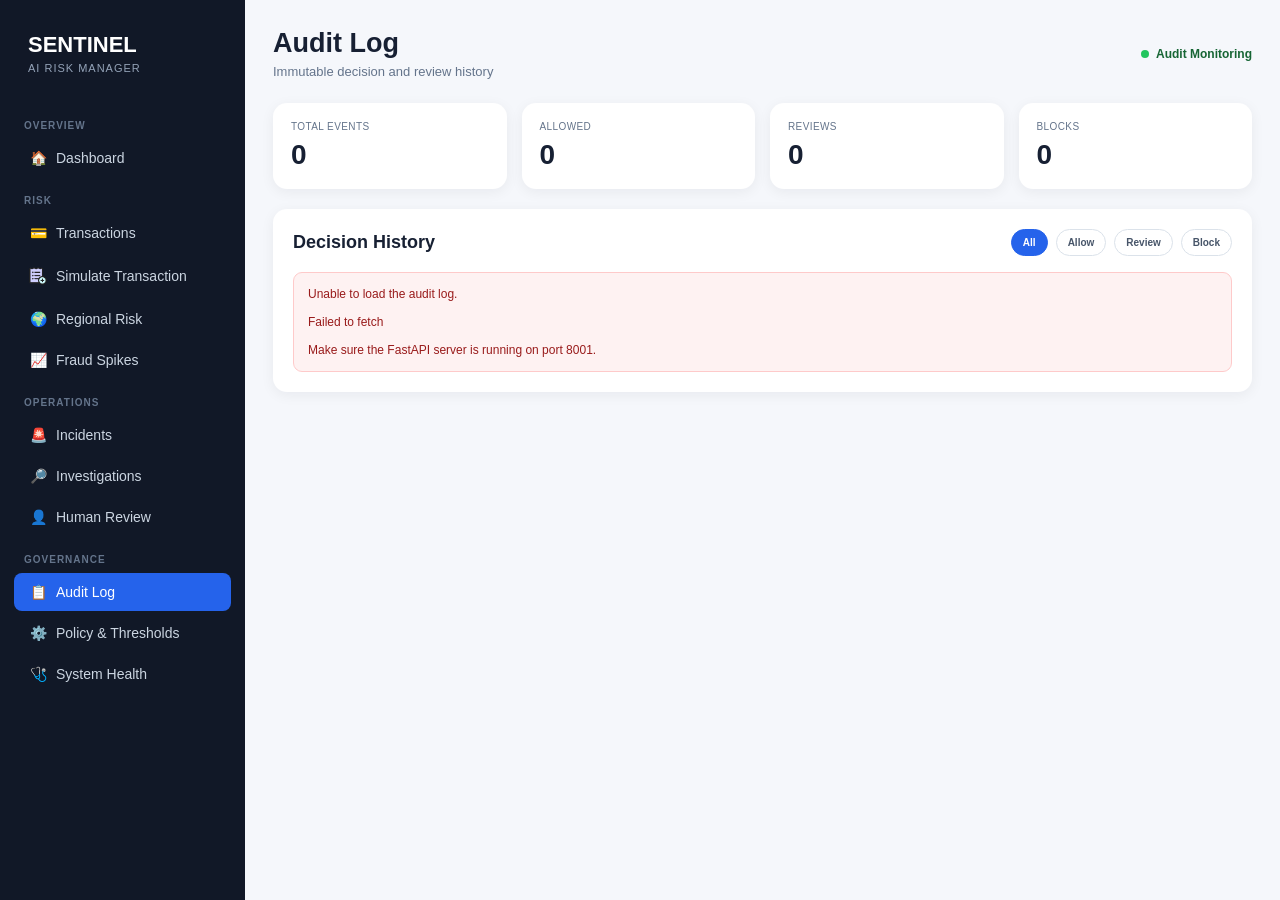
==== frontend/pages/audit.html @ 84be9f5f "Sentinel final version" ====
<!DOCTYPE html>
<html lang="en">

<head>

    <meta charset="UTF-8">

    <meta
        name="viewport"
        content="width=device-width, initial-scale=1.0"
    >

    <title>Sentinel — Audit Log</title>

    <link
        rel="stylesheet"
        href="../css/style.css"
    >

    <style>

        .audit-summary {
            display: grid;
            grid-template-columns: repeat(4, 1fr);
            gap: 15px;
            margin-bottom: 20px;
        }

        .summary-card {
            background: white;
            border-radius: 14px;
            padding: 18px;
            box-shadow:
                0 3px 14px
                rgba(15, 23, 42, 0.06);
        }

        .summary-label {
            color: #64748b;
            font-size: 10px;
            text-transform: uppercase;
            letter-spacing: .4px;
        }

        .summary-value {
            margin-top: 7px;
            font-size: 28px;
            font-weight: 800;
        }

        .audit-panel {
            background: white;
            border-radius: 14px;
            padding: 20px;
            box-shadow:
                0 3px 14px
                rgba(15, 23, 42, 0.06);
        }

        .panel-header {
            display: flex;
            justify-content: space-between;
            align-items: center;
            margin-bottom: 16px;
        }

        .panel-title {
            margin: 0;
            font-size: 18px;
            font-weight: 750;
        }

        .audit-table-wrap {
            overflow-x: auto;
        }

        .audit-table {
            width: 100%;
            border-collapse: collapse;
        }

        .audit-table th,
        .audit-table td {
            padding: 12px 10px;
            border-bottom: 1px solid #edf0f3;
            text-align: left;
            white-space: nowrap;
        }

        .audit-table th {
            color: #64748b;
            font-size: 10px;
            text-transform: uppercase;
            letter-spacing: .35px;
        }

        .audit-table td {
            font-size: 12px;
        }

        .transaction-id {
            font-weight: 750;
        }

        .risk-score {
            font-weight: 750;
        }

        .reason-text {
            color: #64748b;
            max-width: 240px;
            white-space: normal !important;
            line-height: 1.4;
        }

        .reviewer {
            color: #475569;
        }

        .empty {
            padding: 40px;
            text-align: center;
            color: #94a3b8;
            font-size: 12px;
        }

        .error {
            padding: 14px;
            border-radius: 9px;
            background: #fef2f2;
            border: 1px solid #fecaca;
            color: #991b1b;
            font-size: 12px;
        }

        .action-filter {
            display: flex;
            gap: 8px;
            flex-wrap: wrap;
        }

        .filter-btn {
            border: 1px solid #dbe2ea;
            background: white;
            color: #475569;
            border-radius: 999px;
            padding: 7px 11px;
            font-size: 10px;
            font-weight: 650;
            cursor: pointer;
            font-family: inherit;
        }

        .filter-btn.active {
            background: #2563eb;
            border-color: #2563eb;
            color: white;
        }

        @media (max-width: 1000px) {

            .audit-summary {
                grid-template-columns: repeat(2, 1fr);
            }

        }

        @media (max-width: 600px) {

            .audit-summary {
                grid-template-columns: 1fr;
            }

        }

    </style>

</head>


<body data-page="audit">


<div class="app">

    <aside
        class="sidebar"
        id="sidebar"
    ></aside>


    <main class="main">


        <div class="page-header">

            <div>

                <h1 class="page-title">
                    Audit Log
                </h1>

                <div class="page-subtitle">
                    Immutable decision and review history
                </div>

            </div>

            <div class="status">

                <span class="status-dot"></span>

                Audit Monitoring

            </div>

        </div>


        <!-- =================================================
             SUMMARY
             ================================================= -->

        <section class="audit-summary">


            <div class="summary-card">

                <div class="summary-label">
                    Total Events
                </div>

                <div
                    class="summary-value"
                    id="totalEvents"
                >
                    0
                </div>

            </div>


            <div class="summary-card">

                <div class="summary-label">
                    Allowed
                </div>

                <div
                    class="summary-value"
                    id="allowEvents"
                >
                    0
                </div>

            </div>


            <div class="summary-card">

                <div class="summary-label">
                    Reviews
                </div>

                <div
                    class="summary-value"
                    id="reviewEvents"
                >
                    0
                </div>

            </div>


            <div class="summary-card">

                <div class="summary-label">
                    Blocks
                </div>

                <div
                    class="summary-value"
                    id="blockEvents"
                >
                    0
                </div>

            </div>

        </section>


        <!-- =================================================
             AUDIT TABLE
             ================================================= -->

        <section class="audit-panel">

            <div class="panel-header">

                <h2 class="panel-title">
                    Decision History
                </h2>


                <div class="action-filter">

                    <button
                        class="filter-btn active"
                        data-filter="ALL"
                    >
                        All
                    </button>

                    <button
                        class="filter-btn"
                        data-filter="ALLOW"
                    >
                        Allow
                    </button>

                    <button
                        class="filter-btn"
                        data-filter="REVIEW"
                    >
                        Review
                    </button>

                    <button
                        class="filter-btn"
                        data-filter="BLOCK"
                    >
                        Block
                    </button>

                </div>

            </div>


            <div
                id="auditContainer"
                class="audit-table-wrap"
            >

                <div class="empty">
                    Loading audit records...
                </div>

            </div>

        </section>


    </main>

</div>


<script src="../js/app.js?v=3"></script>


<script>

const AUDIT_API =
    "http://127.0.0.1:8001";


let auditRecords = [];

let currentFilter = "ALL";


/* ============================================================
   LOAD AUDIT
   ============================================================ */

async function loadAudit() {

    const container =
        document.getElementById(
            "auditContainer"
        );


    try {

        const response =
            await fetch(
                AUDIT_API +
                "/api/audit"
            );


        if (!response.ok) {

            throw new Error(
                "Audit API returned " +
                response.status
            );

        }


        const data =
            await response.json();


        auditRecords =
            Array.isArray(
                data.audit
            )
                ? data.audit
                : [];


        updateSummary();

        renderAudit();

    }

    catch (error) {

        console.error(
            "Audit API error:",
            error
        );


        container.innerHTML = `
            <div class="error">

                Unable to load the audit log.

                <br><br>

                ${error.message}

                <br><br>

                Make sure the FastAPI server
                is running on port 8001.

            </div>
        `;

    }

}


/* ============================================================
   SUMMARY
   ============================================================ */

function updateSummary() {

    document.getElementById(
        "totalEvents"
    ).textContent =
        auditRecords.length;


    const allow =
        auditRecords.filter(
            item =>
                String(
                    item.recommended_action ||
                    item.final_action ||
                    ""
                ).toUpperCase()
                === "ALLOW"
        ).length;


    const review =
        auditRecords.filter(
            item =>
                String(
                    item.recommended_action ||
                    item.final_action ||
                    ""
                ).toUpperCase()
                === "REVIEW"
        ).length;


    const block =
        auditRecords.filter(
            item =>
                String(
                    item.recommended_action ||
                    item.final_action ||
                    ""
                ).toUpperCase()
                === "BLOCK"
        ).length;


    document.getElementById(
        "allowEvents"
    ).textContent =
        allow;


    document.getElementById(
        "reviewEvents"
    ).textContent =
        review;


    document.getElementById(
        "blockEvents"
    ).textContent =
        block;

}


/* ============================================================
   RENDER
   ============================================================ */

function renderAudit() {

    const container =
        document.getElementById(
            "auditContainer"
        );


    let rows =
        [...auditRecords];


    if (
        currentFilter !== "ALL"
    ) {

        rows =
            rows.filter(
                item => {

                    const action =
                        String(
                            item.recommended_action ||
                            item.final_action ||
                            ""
                        ).toUpperCase();

                    return (
                        action ===
                        currentFilter
                    );

                }
            );

    }


    if (!rows.length) {

        container.innerHTML = `
            <div class="empty">
                No audit events match this filter.
            </div>
        `;

        return;

    }


    container.innerHTML = `

        <table class="audit-table">

            <thead>

                <tr>

                    <th>
                        Time
                    </th>

                    <th>
                        Transaction
                    </th>

                    <th>
                        Risk
                    </th>

                    <th>
                        Regional Risk
                    </th>

                    <th>
                        Recommended
                    </th>

                    <th>
                        Final Action
                    </th>

                    <th>
                        Reason
                    </th>

                    <th>
                        Reviewer
                    </th>

                </tr>

            </thead>


            <tbody>

                ${
                    rows
                        .map(
                            item => {

                                const recommended =
                                    String(
                                        item.recommended_action
                                        || ""
                                    ).toUpperCase();

                                const finalAction =
                                    String(
                                        item.final_action
                                        || ""
                                    ).toUpperCase();


                                return `

                                    <tr>

                                        <td>
                                            ${formatDate(
                                                item.timestamp
                                            )}
                                        </td>


                                        <td>
                                            <span
                                                class="
                                                    transaction-id
                                                "
                                            >
                                                ${
                                                    item.transaction_id
                                                }
                                            </span>
                                        </td>


                                        <td>
                                            <span
                                                class="
                                                    risk-score
                                                "
                                            >
                                                ${Number(
                                                    item.risk_score || 0
                                                ).toFixed(2)}
                                            </span>
                                        </td>


                                        <td>
                                            ${Number(
                                                item.regional_risk || 0
                                            ).toFixed(2)}
                                        </td>


                                        <td>
                                            ${
                                                recommended
                                                ? badge(
                                                    recommended
                                                )
                                                : "—"
                                            }
                                        </td>


                                        <td>
                                            ${
                                                finalAction
                                                ? badge(
                                                    finalAction
                                                )
                                                : "—"
                                            }
                                        </td>


                                        <td
                                            class="
                                                reason-text
                                            "
                                        >
                                            ${
                                                Array.isArray(
                                                    item.reasons
                                                )
                                                    ? item.reasons.join(
                                                        ", "
                                                    )
                                                    : (
                                                        item.reasons
                                                        || "—"
                                                    )
                                            }
                                        </td>


                                        <td
                                            class="
                                                reviewer
                                            "
                                        >
                                            ${
                                                item.reviewer
                                                || "—"
                                            }
                                        </td>

                                    </tr>

                                `;

                            }
                        )
                        .join("")
                }

            </tbody>

        </table>

    `;

}


/* ============================================================
   FILTERS
   ============================================================ */

document
    .querySelectorAll(
        ".filter-btn"
    )
    .forEach(
        button => {

            button.addEventListener(
                "click",
                () => {

                    currentFilter =
                        button.dataset.filter;


                    document
                        .querySelectorAll(
                            ".filter-btn"
                        )
                        .forEach(
                            item =>
                                item.classList.remove(
                                    "active"
                                )
                        );


                    button.classList.add(
                        "active"
                    );


                    renderAudit();

                }
            );

        }
    );


/* ============================================================
   DATE
   ============================================================ */

function formatDate(
    value
) {

    if (!value) {
        return "—";
    }


    const date =
        new Date(value);


    if (
        Number.isNaN(
            date.getTime()
        )
    ) {

        return String(value);

    }


    return date.toLocaleString(
        "en-IN",
        {
            day: "2-digit",
            month: "short",
            year: "numeric",
            hour: "2-digit",
            minute: "2-digit"
        }
    );

}


/* ============================================================
   LOAD + REFRESH
   ============================================================ */

loadAudit();


setInterval(
    loadAudit,
    5000
);

</script>

</body>

</html>
---- frontend/css/style.css ----
/* =========================================================
   GLOBAL
   ========================================================= */

* {
    box-sizing: border-box;
}

html,
body {
    margin: 0;
    padding: 0;
    min-height: 100%;
}

body {
    font-family:
        Inter,
        "Segoe UI",
        Arial,
        sans-serif;

    background: #f5f7fb;
    color: #172033;
}


/* =========================================================
   APP LAYOUT
   ========================================================= */

.app {
    min-height: 100vh;
    width: 100%;
}


/* =========================================================
   SIDEBAR
   ========================================================= */

.sidebar {
    position: fixed;

    top: 0;
    left: 0;

    width: 245px;
    height: 100vh;

    background: #111827;
    color: white;

    padding: 24px 14px;

    overflow-y: auto;
    overflow-x: hidden;

    flex-shrink: 0;

    z-index: 1000;

    scrollbar-width: thin;
    scrollbar-color: #475569 #111827;
}


/* Sidebar scrollbar - Chrome / Edge */

.sidebar::-webkit-scrollbar {
    width: 6px;
}

.sidebar::-webkit-scrollbar-track {
    background: #111827;
}

.sidebar::-webkit-scrollbar-thumb {
    background: #475569;
    border-radius: 999px;
}

.sidebar::-webkit-scrollbar-thumb:hover {
    background: #64748b;
}


/* =========================================================
   LOGO
   ========================================================= */

.logo {
    padding: 8px 14px 28px;
}

.logo-title {
    font-size: 22px;
    font-weight: 800;
}

.logo-subtitle {
    color: #94a3b8;
    font-size: 11px;
    margin-top: 4px;
    letter-spacing: 1px;
}


/* =========================================================
   NAVIGATION
   ========================================================= */

.nav-section {
    margin: 18px 10px 8px;

    color: #64748b;

    font-size: 10px;
    font-weight: 700;
    letter-spacing: 1px;
}

.nav-link {
    display: flex;
    align-items: center;
    gap: 8px;

    text-decoration: none;

    color: #cbd5e1;

    padding: 11px 14px;

    border-radius: 8px;

    margin: 3px 0;

    font-size: 14px;

    transition:
        background 0.15s ease,
        color 0.15s ease;
}

.nav-link:hover {
    background: #1f2937;
    color: white;
}

.nav-link.active {
    background: #2563eb;
    color: white;
}


/* =========================================================
   MAIN CONTENT
   ========================================================= */

.main {
    margin-left: 245px;

    width: calc(100% - 245px);

    min-height: 100vh;

    padding: 28px;

    min-width: 0;
}


/* =========================================================
   PAGE HEADER
   ========================================================= */

.page-header {
    display: flex;

    justify-content: space-between;

    align-items: center;

    margin-bottom: 24px;

    gap: 20px;
}

.page-title {
    margin: 0;
    font-size: 27px;
}

.page-subtitle {
    color: #64748b;
    margin-top: 5px;
    font-size: 13px;
}

.status {
    display: flex;

    align-items: center;

    gap: 7px;

    color: #166534;

    font-size: 12px;

    font-weight: 600;

    white-space: nowrap;
}

.status-dot {
    width: 8px;
    height: 8px;

    border-radius: 50%;

    background: #22c55e;

    flex-shrink: 0;
}


/* =========================================================
   KPI CARDS
   ========================================================= */

.cards {
    display: grid;

    grid-template-columns:
        repeat(4, 1fr);

    gap: 16px;

    margin-bottom: 22px;
}

.card {
    background: white;

    border-radius: 14px;

    padding: 20px;

    box-shadow:
        0 3px 14px
        rgba(15, 23, 42, 0.06);

    transition:
        transform 0.15s ease,
        box-shadow 0.15s ease;
}

.card-label {
    color: #64748b;
    font-size: 12px;
}

.card-value {
    font-size: 30px;

    font-weight: 750;

    margin-top: 8px;
}


/* =========================================================
   TWO COLUMN GRID
   ========================================================= */

.grid-2 {
    display: grid;

    grid-template-columns:
        2fr 1fr;

    gap: 18px;

    align-items: start;
}

.grid-2 > .panel {
    align-self: start;
    height: fit-content;
}

/* =========================================================
   PANELS
   ========================================================= */

.panel {
    background: white;

    border-radius: 14px;

    padding: 20px;

    box-shadow:
        0 3px 14px
        rgba(15, 23, 42, 0.06);

    transition:
        transform 0.15s ease,
        box-shadow 0.15s ease;
}

.panel-title {
    font-size: 17px;

    font-weight: 700;

    margin-bottom: 16px;
}


/* =========================================================
   HOVER EFFECTS
   ========================================================= */

.panel:hover,
.card:hover,
.threshold-card:hover {
    box-shadow:
        0 7px 22px
        rgba(15, 23, 42, 0.08);
}


/* =========================================================
   TABLES
   ========================================================= */

table {
    width: 100%;
    border-collapse: collapse;
}

th,
td {
    padding: 12px 9px;

    border-bottom:
        1px solid #e5e7eb;

    text-align: left;

    font-size: 13px;
}

th {
    color: #64748b;

    font-size: 11px;

    text-transform: uppercase;
}


/* =========================================================
   BADGES
   ========================================================= */

.badge {
    display: inline-block;

    padding: 5px 9px;

    border-radius: 999px;

    font-size: 10px;

    font-weight: 750;
}

.badge.ALLOW {
    background: #dcfce7;
    color: #166534;
}

.badge.REVIEW {
    background: #fef3c7;
    color: #92400e;
}

.badge.BLOCK {
    background: #fee2e2;
    color: #991b1b;
}

.badge.CRITICAL {
    background: #fee2e2;
    color: #991b1b;
}

.badge.HIGH {
    background: #ffedd5;
    color: #9a3412;
}

.badge.MEDIUM {
    background: #fef3c7;
    color: #92400e;
}

.badge.LOW {
    background: #dcfce7;
    color: #166534;
}

.badge.OPEN {
    background: #fee2e2;
    color: #991b1b;
}

.badge.RESOLVED {
    background: #dcfce7;
    color: #166534;
}


/* =========================================================
   BUTTONS
   ========================================================= */

.btn {
    border: none;

    padding: 9px 13px;

    border-radius: 8px;

    cursor: pointer;

    font-weight: 650;

    font-family: inherit;

    transition:
        background 0.15s ease,
        transform 0.1s ease;
}

.btn-primary {
    background: #2563eb;
    color: white;
}

.btn-primary:hover {
    background: #1d4ed8;
}

.btn-secondary {
    background: #e5e7eb;
    color: #172033;
}

.btn-secondary:hover {
    background: #d1d5db;
}

button {
    font-family: inherit;
}

button:active {
    transform: translateY(1px);
}


/* =========================================================
   EMPTY STATE
   ========================================================= */

.empty {
    color: #94a3b8;
    padding: 18px 0;
}


/* =========================================================
   INCIDENT
   ========================================================= */

.incident-card {
    border:
        1px solid #fee2e2;

    background: #fffafa;

    padding: 18px;

    border-radius: 12px;

    margin-bottom: 14px;
}

.incident-card h3 {
    margin: 0 0 7px;
}


/* =========================================================
   METRICS
   ========================================================= */

.metric-row {
    display: grid;

    grid-template-columns:
        repeat(4, 1fr);

    gap: 12px;

    margin-top: 14px;
}

.metric {
    background: #f8fafc;

    border-radius: 8px;

    padding: 12px;
}

.metric-label {
    color: #64748b;

    font-size: 10px;
}

.metric-value {
    font-size: 18px;

    font-weight: 700;

    margin-top: 5px;
}


/* =========================================================
   NOTES
   ========================================================= */

.note {
    color: #64748b;

    font-size: 12px;

    margin-top: 8px;
}


/* =========================================================
   NAV ICONS
   ========================================================= */

.nav-image-icon {
    width: 20px;
    height: 20px;

    object-fit: contain;

    flex-shrink: 0;
}

.nav-icon {
    width: 20px;
    min-width: 20px;

    display: inline-flex;

    justify-content: center;

    align-items: center;

    flex-shrink: 0;
}


/* =========================================================
   GENERAL LINK TRANSITIONS
   ========================================================= */

a {
    transition:
        background 0.15s ease,
        color 0.15s ease;
}


/* =========================================================
   OTHER CARD TYPES
   ========================================================= */

.threshold-card,
.policy-hero {
    transition:
        transform 0.15s ease,
        box-shadow 0.15s ease;
}


/* =========================================================
   RESPONSIVE — TABLET
   ========================================================= */

@media (max-width: 1000px) {

    .sidebar {
        width: 210px;
    }

    .main {
        margin-left: 210px;
        width: calc(100% - 210px);
    }

    .cards {
        grid-template-columns:
            repeat(2, 1fr);
    }

    .grid-2 {
        grid-template-columns: 1fr;
    }

    .metric-row {
        grid-template-columns:
            repeat(2, 1fr);
    }

}


/* =========================================================
   RESPONSIVE — MOBILE
   ========================================================= */

@media (max-width: 700px) {

    .sidebar {
        position: static;

        width: 100%;
        height: auto;

        max-height: none;

        overflow: visible;

        padding: 20px 12px;
    }

    .main {
        margin-left: 0;

        width: 100%;

        padding: 20px;
    }

    .page-header {
        align-items: flex-start;

        flex-direction: column;
    }

    .status {
        align-self: flex-start;
    }

    .cards {
        grid-template-columns:
            1fr;
    }

    .metric-row {
        grid-template-columns:
            1fr;
    }

}


/* =========================================================
   SMALL MOBILE
   ========================================================= */

@media (max-width: 450px) {

    .main {
        padding: 16px;
    }

    .page-title {
        font-size: 23px;
    }

    .panel,
    .card {
        padding: 16px;
    }

    th,
    td {
        padding: 9px 6px;
        font-size: 11px;
    }

}


/* =========================================================
   FINAL DASHBOARD GRID HEIGHT FIX
   Keep Recent Risk Activity at its own content height.
   ========================================================= */

.grid-2 {
    align-items: start !important;
    grid-auto-rows: max-content !important;
}

.grid-2 > * {
    align-self: start !important;
    height: auto !important;
    min-height: 0 !important;
}

.grid-2 > .panel:first-child {
    align-self: start !important;
    height: auto !important;
    min-height: 0 !important;
}

/* Prevent chart wrappers/canvases from creating unnecessary
   vertical space inside the left panel. */
.grid-2 > .panel:first-child canvas {
    max-height: 240px !important;
}

@media (max-width: 700px) {

    .grid-2 {
        grid-template-columns: 1fr !important;
        grid-auto-rows: auto !important;
    }

    .grid-2 > * {
        width: 100%;
        height: auto !important;
    }

}
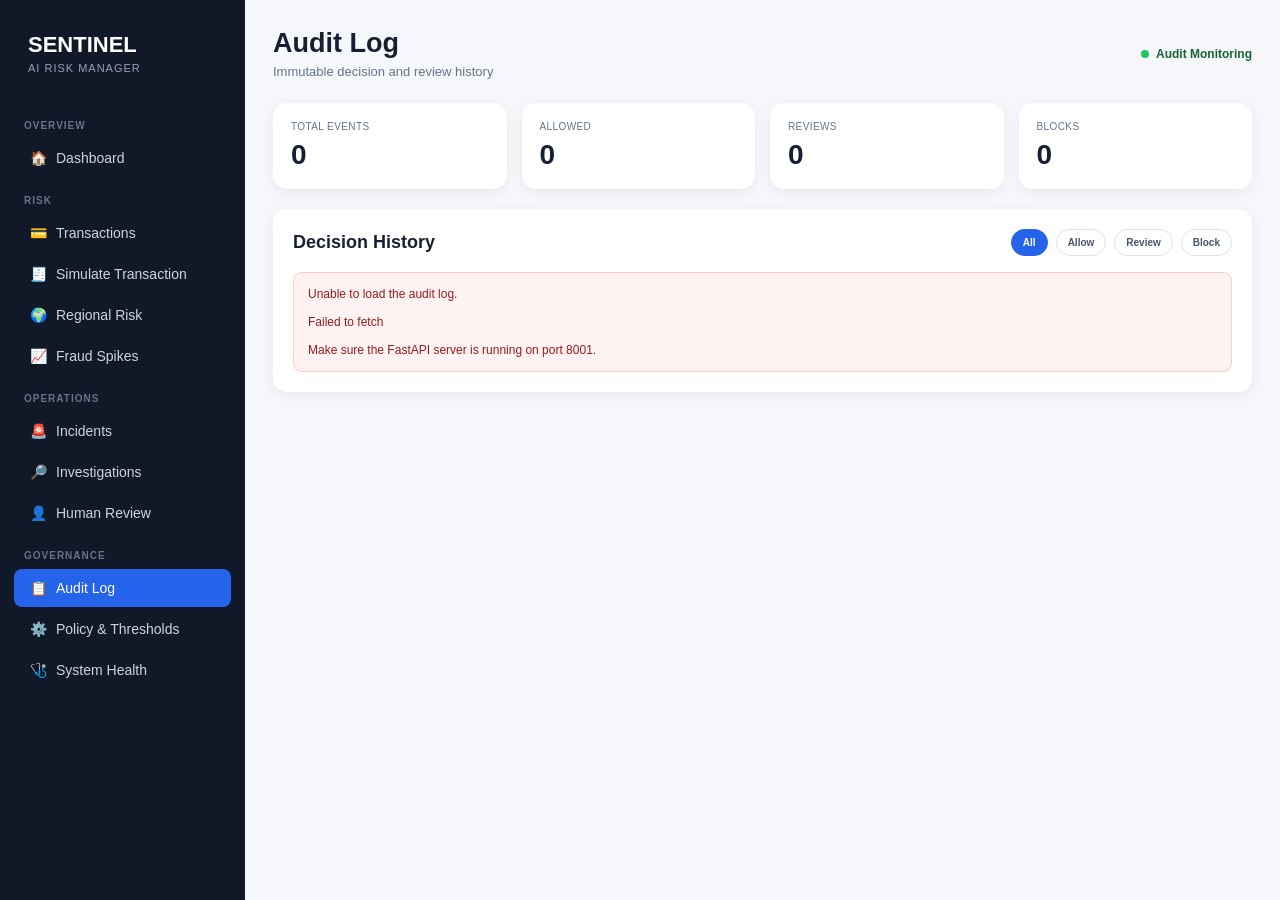
==== commit 21efca05: "Fix production API URLs on dashboard pages" ====
--- a/frontend/pages/audit.html
+++ b/frontend/pages/audit.html
@@ -357,13 +357,13 @@
 </div>
 
 
-<script src="../js/app.js?v=3"></script>
+<script src="../js/app.js?v=6"></script>
 
 
 <script>
 
 const AUDIT_API =
-    "http://127.0.0.1:8001";
+    "https://sentinel-ai-risk-manager.onrender.com";
 
 
 let auditRecords = [];
